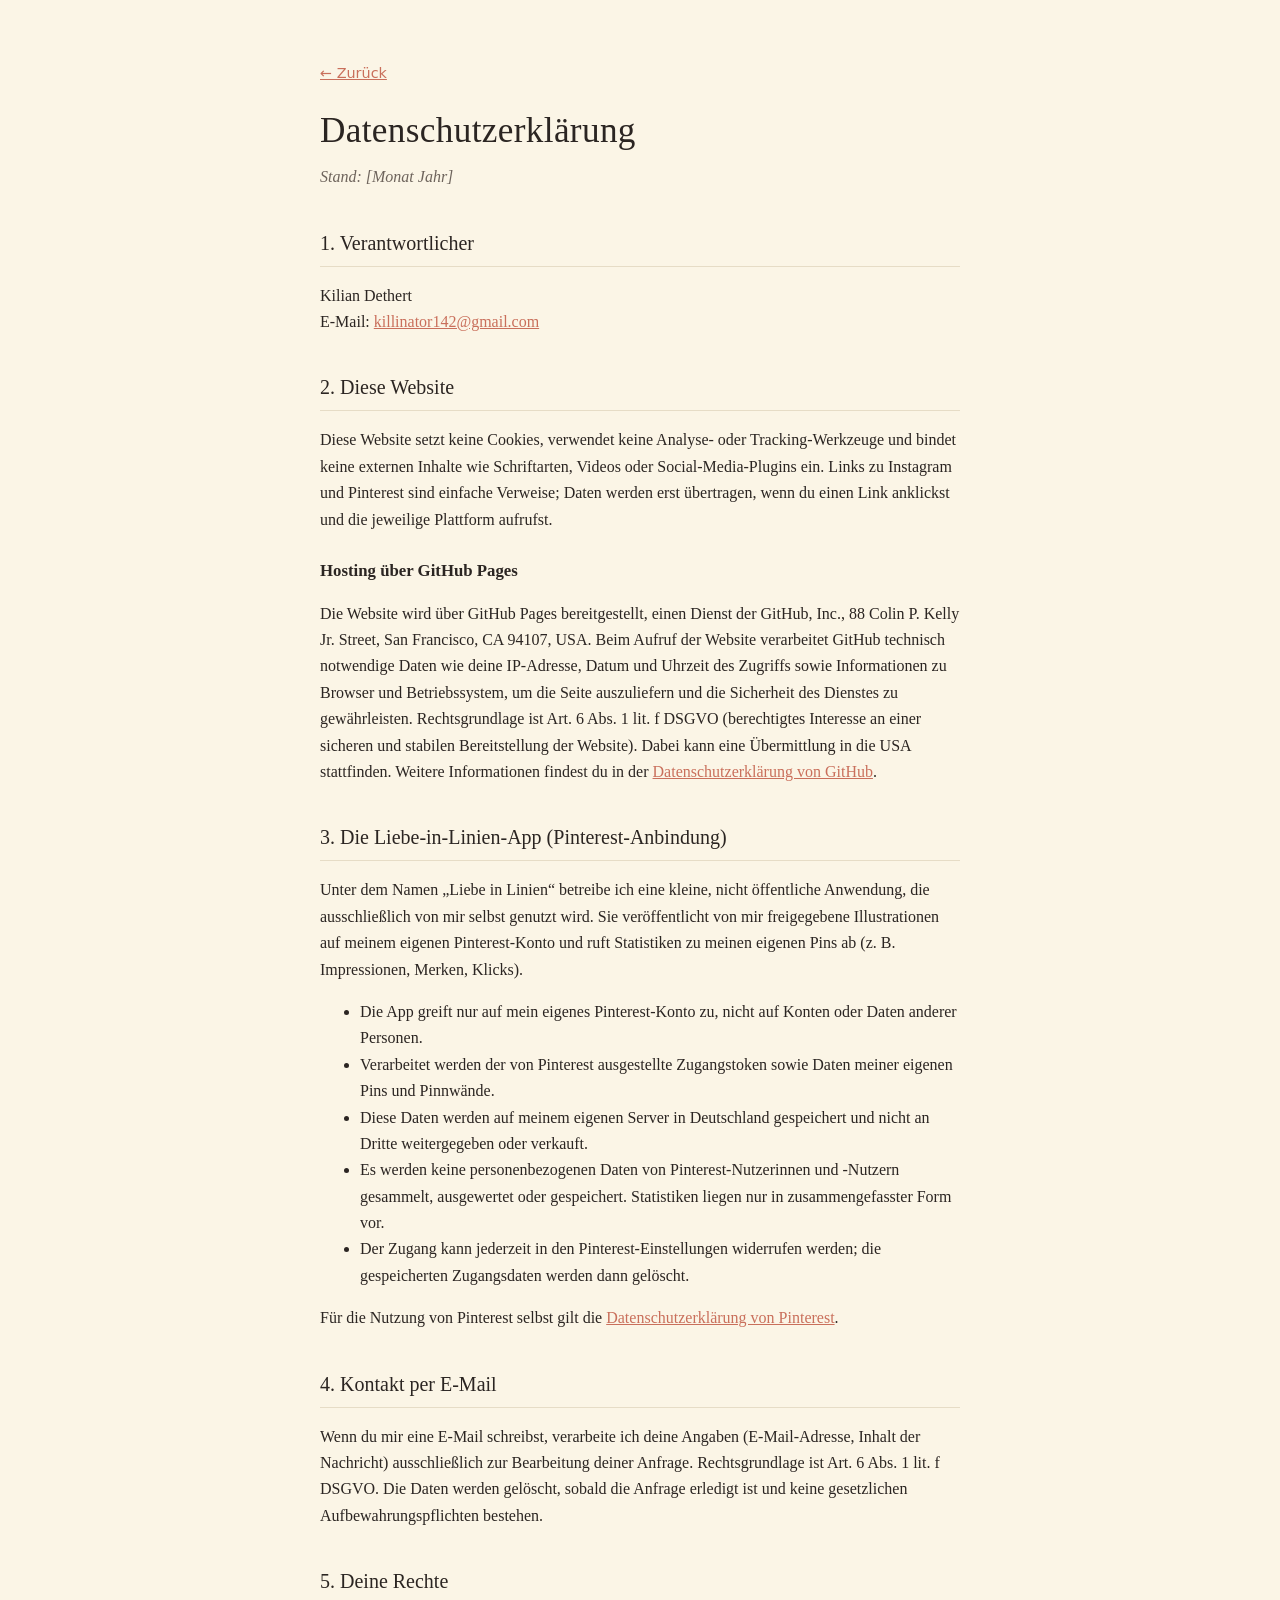
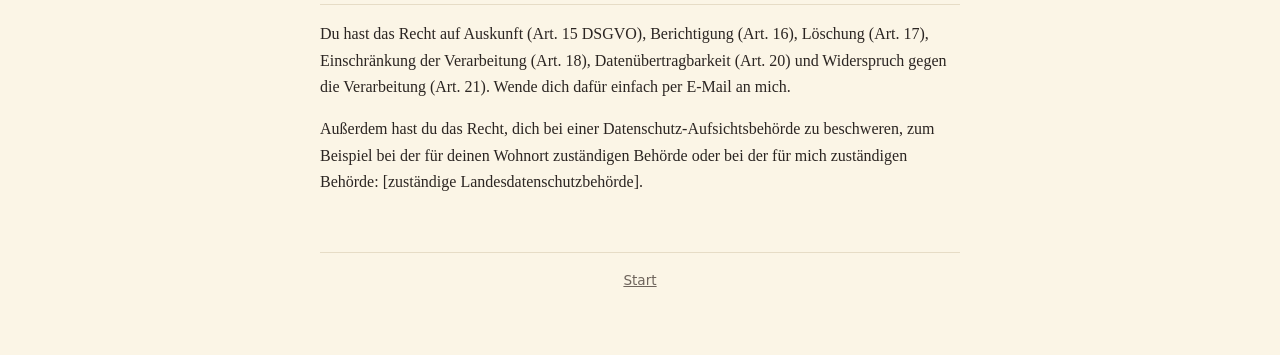
==== datenschutz.html @ 50c0a060 "Adding the stuff" ====
<!doctype html>
<html lang="de">
  <head>
    <meta charset="utf-8" />
    <meta name="viewport" content="width=device-width, initial-scale=1" />
    <title>Datenschutz – Liebe in Linien</title>
    <meta name="robots" content="noindex" />
    <link rel="icon" href="logo.png" />
    <link rel="stylesheet" href="style.css" />
  </head>
  <body>
    <main>
      <p class="back"><a href="index.html">← Zurück</a></p>
      <h1>Datenschutzerklärung</h1>
      <p class="tagline">Stand: [Monat Jahr]</p>

      <h2>1. Verantwortlicher</h2>
      <p>
        Kilian Dethert<br />
        E-Mail:
        <a href="mailto:killinator142@gmail.com">killinator142@gmail.com</a>
      </p>

      <h2>2. Diese Website</h2>
      <p>
        Diese Website setzt keine Cookies, verwendet keine Analyse- oder
        Tracking-Werkzeuge und bindet keine externen Inhalte wie Schriftarten,
        Videos oder Social-Media-Plugins ein. Links zu Instagram und Pinterest
        sind einfache Verweise; Daten werden erst übertragen, wenn du einen Link
        anklickst und die jeweilige Plattform aufrufst.
      </p>

      <h3>Hosting über GitHub Pages</h3>
      <p>
        Die Website wird über GitHub Pages bereitgestellt, einen Dienst der
        GitHub, Inc., 88 Colin P. Kelly Jr. Street, San Francisco, CA 94107,
        USA. Beim Aufruf der Website verarbeitet GitHub technisch notwendige
        Daten wie deine IP-Adresse, Datum und Uhrzeit des Zugriffs sowie
        Informationen zu Browser und Betriebssystem, um die Seite auszuliefern
        und die Sicherheit des Dienstes zu gewährleisten. Rechtsgrundlage ist
        Art. 6 Abs. 1 lit. f DSGVO (berechtigtes Interesse an einer sicheren und
        stabilen Bereitstellung der Website). Dabei kann eine Übermittlung in
        die USA stattfinden. Weitere Informationen findest du in der
        <a
          href="https://docs.github.com/de/site-policy/privacy-policies/github-general-privacy-statement"
          rel="noopener"
          >Datenschutzerklärung von GitHub</a
        >.
      </p>

      <h2>3. Die Liebe-in-Linien-App (Pinterest-Anbindung)</h2>
      <p>
        Unter dem Namen „Liebe in Linien“ betreibe ich eine kleine, nicht
        öffentliche Anwendung, die ausschließlich von mir selbst genutzt wird.
        Sie veröffentlicht von mir freigegebene Illustrationen auf meinem
        eigenen Pinterest-Konto und ruft Statistiken zu meinen eigenen Pins ab
        (z. B. Impressionen, Merken, Klicks).
      </p>
      <ul>
        <li>
          Die App greift nur auf mein eigenes Pinterest-Konto zu, nicht auf
          Konten oder Daten anderer Personen.
        </li>
        <li>
          Verarbeitet werden der von Pinterest ausgestellte Zugangstoken sowie
          Daten meiner eigenen Pins und Pinnwände.
        </li>
        <li>
          Diese Daten werden auf meinem eigenen Server in Deutschland
          gespeichert und nicht an Dritte weitergegeben oder verkauft.
        </li>
        <li>
          Es werden keine personenbezogenen Daten von Pinterest-Nutzerinnen und
          -Nutzern gesammelt, ausgewertet oder gespeichert. Statistiken liegen
          nur in zusammengefasster Form vor.
        </li>
        <li>
          Der Zugang kann jederzeit in den Pinterest-Einstellungen widerrufen
          werden; die gespeicherten Zugangsdaten werden dann gelöscht.
        </li>
      </ul>
      <p>
        Für die Nutzung von Pinterest selbst gilt die
        <a href="https://policy.pinterest.com/de/privacy-policy" rel="noopener"
          >Datenschutzerklärung von Pinterest</a
        >.
      </p>

      <h2>4. Kontakt per E-Mail</h2>
      <p>
        Wenn du mir eine E-Mail schreibst, verarbeite ich deine Angaben
        (E-Mail-Adresse, Inhalt der Nachricht) ausschließlich zur Bearbeitung
        deiner Anfrage. Rechtsgrundlage ist Art. 6 Abs. 1 lit. f DSGVO. Die
        Daten werden gelöscht, sobald die Anfrage erledigt ist und keine
        gesetzlichen Aufbewahrungspflichten bestehen.
      </p>

      <h2>5. Deine Rechte</h2>
      <p>
        Du hast das Recht auf Auskunft (Art. 15 DSGVO), Berichtigung (Art. 16),
        Löschung (Art. 17), Einschränkung der Verarbeitung (Art. 18),
        Datenübertragbarkeit (Art. 20) und Widerspruch gegen die Verarbeitung
        (Art. 21). Wende dich dafür einfach per E-Mail an mich.
      </p>
      <p>
        Außerdem hast du das Recht, dich bei einer Datenschutz-Aufsichtsbehörde
        zu beschweren, zum Beispiel bei der für deinen Wohnort zuständigen
        Behörde oder bei der für mich zuständigen Behörde: [zuständige
        Landesdatenschutzbehörde].
      </p>

      <footer>
        <a href="index.html">Start</a>
      </footer>
    </main>
  </body>
</html>
---- style.css ----
:root {
  --bg: #FBF5E6;
  --ink: #2B2522;
  --muted: #6E645C;
  --accent: #C96F5B;
  --line: #E6DCC6;
}

* { box-sizing: border-box; }

body {
  margin: 0;
  background: var(--bg);
  color: var(--ink);
  font-family: Georgia, "Iowan Old Style", "Palatino Linotype", serif;
  line-height: 1.65;
}

main {
  max-width: 680px;
  margin: 0 auto;
  padding: 48px 20px 64px;
}

header.hero {
  text-align: center;
  padding: 24px 0 8px;
}

header.hero img {
  width: 132px;
  height: 132px;
  border-radius: 50%;
  border: 1px solid var(--line);
  background: #fff8ea;
}

h1 {
  font-size: 2.2rem;
  font-weight: normal;
  margin: 16px 0 4px;
  letter-spacing: 0.01em;
}

h2 {
  font-size: 1.25rem;
  font-weight: normal;
  margin: 36px 0 8px;
  border-bottom: 1px solid var(--line);
  padding-bottom: 6px;
}

h3 {
  font-size: 1.05rem;
  margin: 24px 0 4px;
}

.tagline {
  color: var(--muted);
  font-style: italic;
  margin: 0 0 28px;
}

.links {
  display: flex;
  gap: 12px;
  justify-content: center;
  flex-wrap: wrap;
  margin: 8px 0 32px;
}

.links a {
  display: inline-block;
  padding: 10px 22px;
  border: 1.5px solid var(--ink);
  border-radius: 999px;
  color: var(--ink);
  text-decoration: none;
  font-family: system-ui, -apple-system, "Segoe UI", sans-serif;
  font-size: 0.95rem;
}

.links a:hover { background: var(--ink); color: var(--bg); }

a { color: var(--accent); }

.note {
  background: #fff8ea;
  border: 1px solid var(--line);
  border-radius: 12px;
  padding: 14px 18px;
  font-size: 0.95rem;
}

footer {
  margin-top: 56px;
  padding-top: 16px;
  border-top: 1px solid var(--line);
  text-align: center;
  font-family: system-ui, -apple-system, "Segoe UI", sans-serif;
  font-size: 0.85rem;
  color: var(--muted);
}

footer a { color: var(--muted); margin: 0 8px; }

.back {
  font-family: system-ui, -apple-system, "Segoe UI", sans-serif;
  font-size: 0.9rem;
}
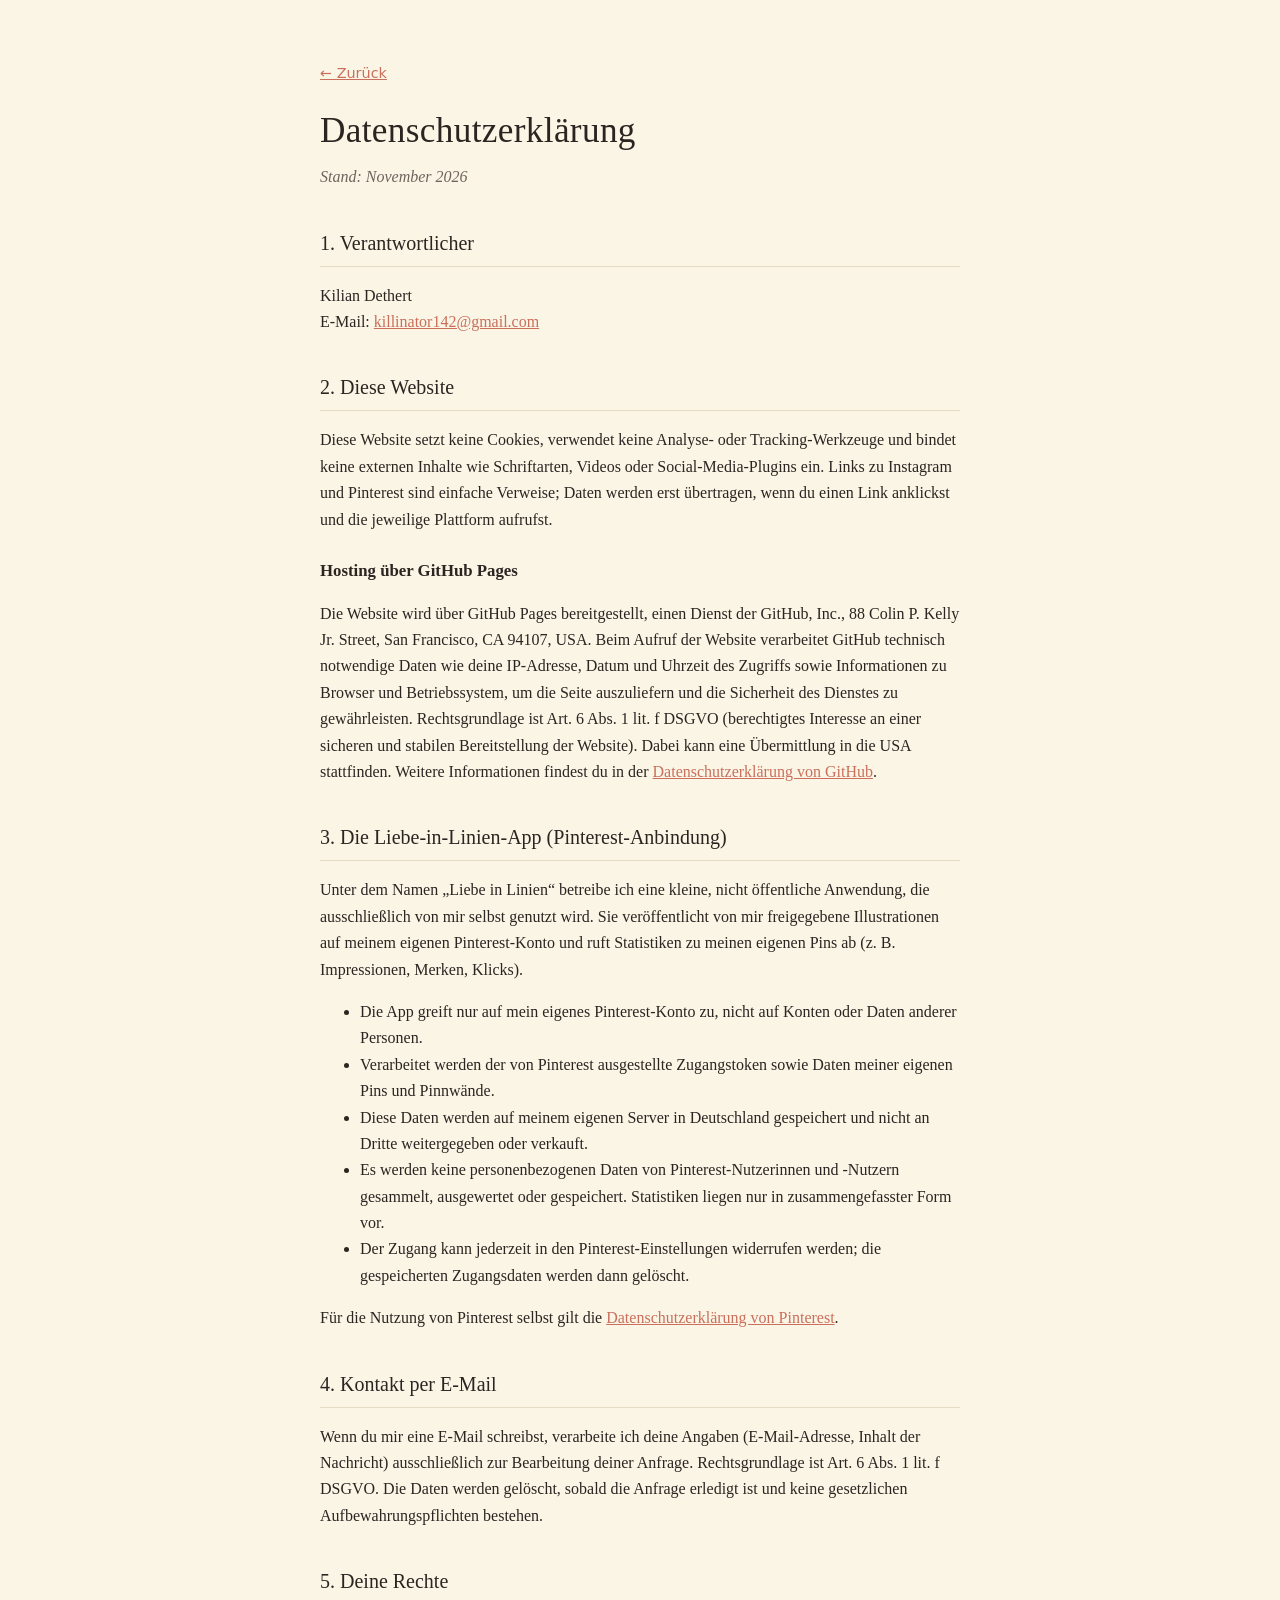
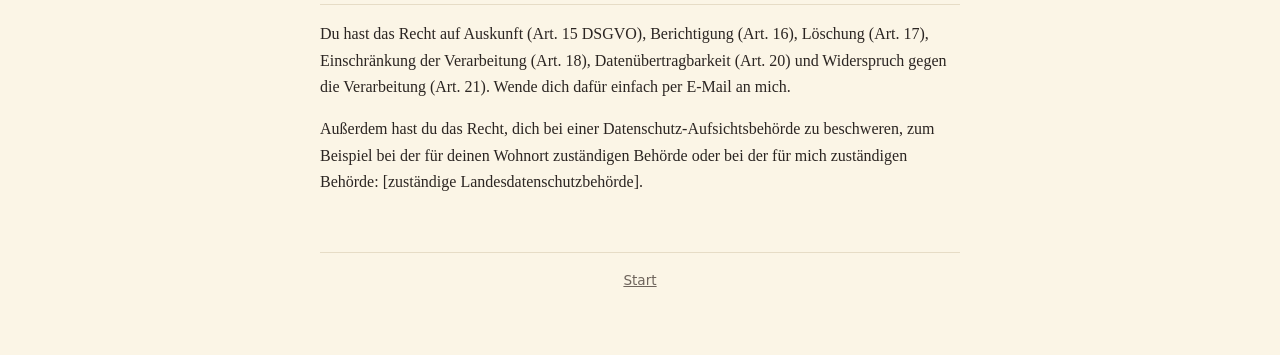
==== commit f5133512: "Jahr" ====
--- a/datenschutz.html
+++ b/datenschutz.html
@@ -12,7 +12,7 @@
     <main>
       <p class="back"><a href="index.html">← Zurück</a></p>
       <h1>Datenschutzerklärung</h1>
-      <p class="tagline">Stand: [Monat Jahr]</p>
+      <p class="tagline">Stand: November 2026</p>
 
       <h2>1. Verantwortlicher</h2>
       <p>
